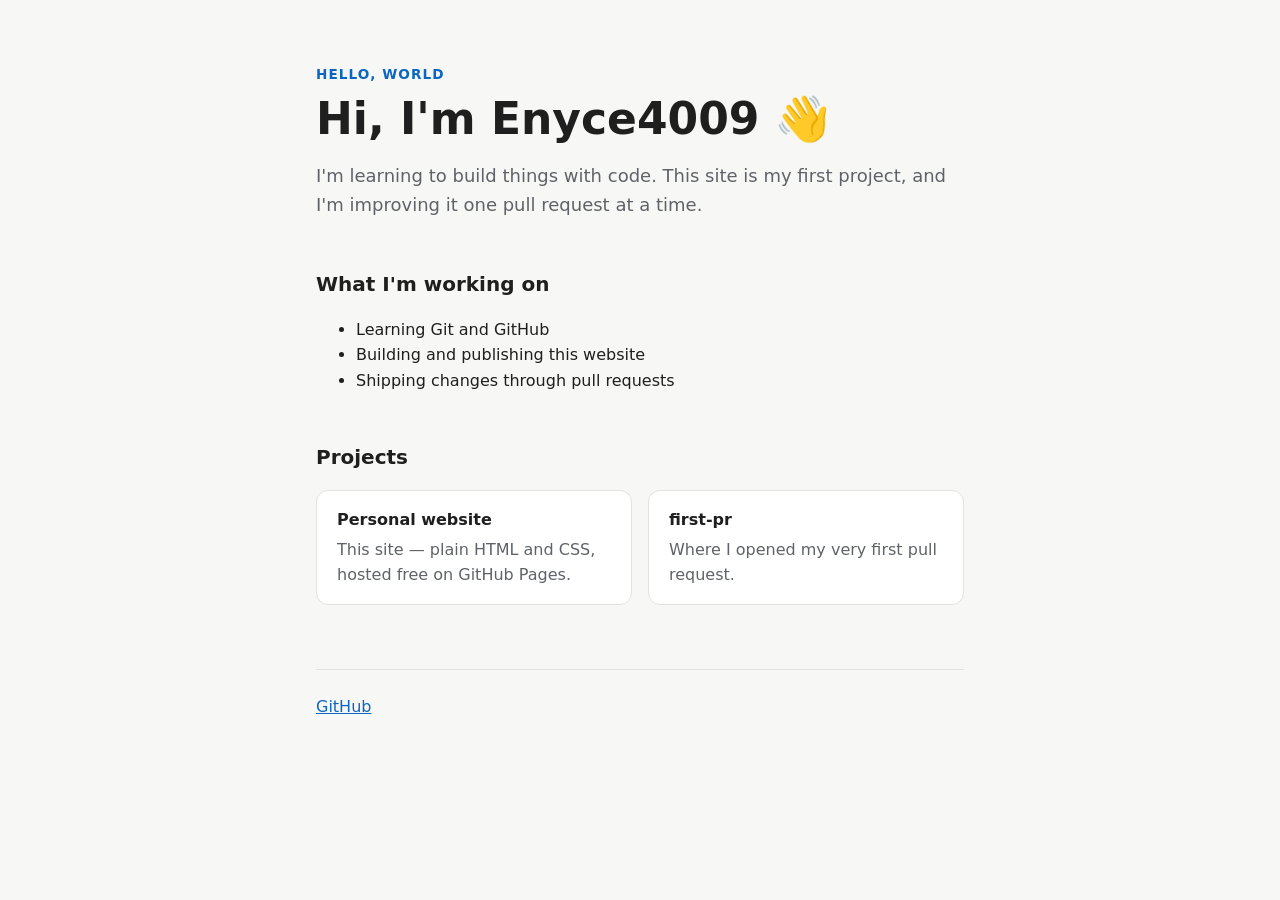
==== index.html @ d1c876ef "Add homepage, styles, and README Co-Authored-By: Claude Opus 5.5 <noreply@anthropic.com>" ====
<!doctype html>
<html lang="en">
<head>
  <meta charset="utf-8">
  <meta name="viewport" content="width=device-width, initial-scale=1">
  <title>Enyce4009</title>
  <meta name="description" content="Personal site of Enyce4009 — learning to build things with code.">
  <link rel="icon" href="data:image/svg+xml,<svg xmlns='http://www.w3.org/2000/svg' viewBox='0 0 100 100'><text y='.9em' font-size='90'>👋</text></svg>">
  <link rel="stylesheet" href="style.css">
</head>
<body>
  <main>
    <header>
      <p class="eyebrow">Hello, world</p>
      <h1>Hi, I'm Enyce4009 👋</h1>
      <p class="lead">I'm learning to build things with code. This site is my first project, and I'm improving it one pull request at a time.</p>
    </header>

    <section>
      <h2>What I'm working on</h2>
      <ul>
        <li>Learning Git and GitHub</li>
        <li>Building and publishing this website</li>
        <li>Shipping changes through pull requests</li>
      </ul>
    </section>

    <section>
      <h2>Projects</h2>
      <ul class="cards">
        <li class="card">
          <h3>Personal website</h3>
          <p>This site — plain HTML and CSS, hosted free on GitHub Pages.</p>
        </li>
        <li class="card">
          <h3>first-pr</h3>
          <p>Where I opened my very first pull request.</p>
        </li>
      </ul>
    </section>

    <footer>
      <a href="https://github.com/Enyce4009">GitHub</a>
    </footer>
  </main>
</body>
</html>
---- style.css ----
:root {
  --bg: #f7f7f5;
  --surface: #ffffff;
  --text: #1f1f1f;
  --muted: #5f6368;
  --border: #e3e3df;
  --accent: #0b66c3;
}

@media (prefers-color-scheme: dark) {
  :root {
    --bg: #121212;
    --surface: #1c1c1c;
    --text: #ececec;
    --muted: #a0a0a0;
    --border: #2e2e2e;
    --accent: #6cb4ff;
  }
}

* { box-sizing: border-box; }

body {
  margin: 0;
  background: var(--bg);
  color: var(--text);
  font-family: system-ui, -apple-system, "Segoe UI", sans-serif;
  line-height: 1.6;
}

main {
  max-width: 680px;
  margin: 0 auto;
  padding: 64px 16px;
}

.eyebrow {
  margin: 0;
  color: var(--accent);
  font-size: 0.85rem;
  font-weight: 600;
  letter-spacing: 0.08em;
  text-transform: uppercase;
}

h1 {
  margin: 8px 0 16px;
  font-size: clamp(2rem, 6vw, 2.75rem);
  line-height: 1.15;
}

h2 {
  margin-top: 48px;
  font-size: 1.25rem;
}

h3 {
  margin: 0 0 4px;
  font-size: 1rem;
}

.lead {
  color: var(--muted);
  font-size: 1.125rem;
}

.cards {
  display: grid;
  grid-template-columns: repeat(auto-fit, minmax(240px, 1fr));
  gap: 16px;
  padding: 0;
  list-style: none;
}

.card {
  padding: 16px 20px;
  background: var(--surface);
  border: 1px solid var(--border);
  border-radius: 12px;
}

.card p {
  margin: 0;
  color: var(--muted);
}

a { color: var(--accent); }

footer {
  margin-top: 64px;
  padding-top: 24px;
  border-top: 1px solid var(--border);
}
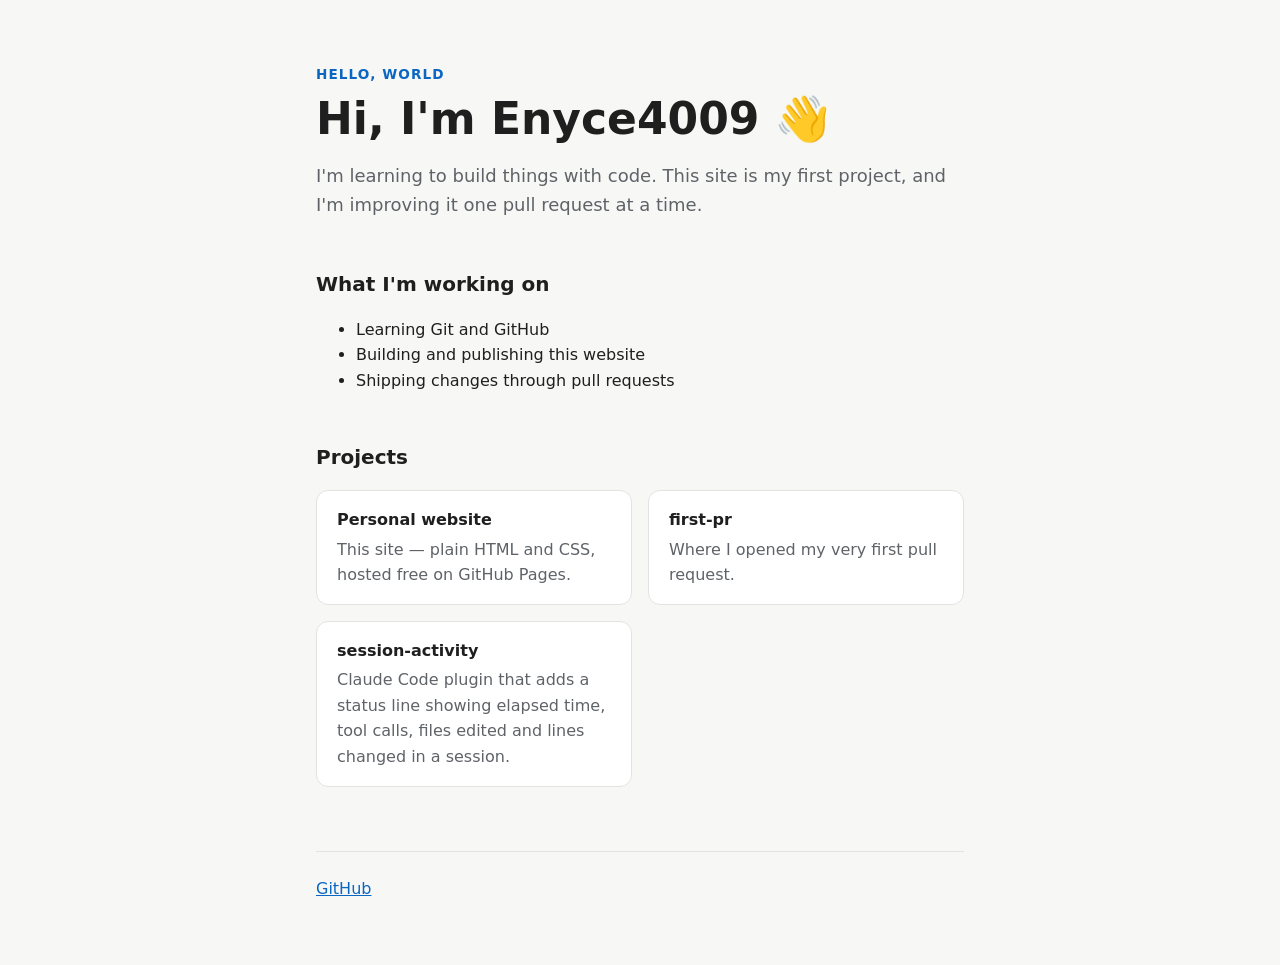
==== commit 8970a91d: "Add session-activity project card Co-Authored-By: Claude Opus 5.5 <noreply@anthropic.com>" ====
--- a/index.html
+++ b/index.html
@@ -36,6 +36,10 @@
           <h3>first-pr</h3>
           <p>Where I opened my very first pull request.</p>
         </li>
+        <li class="card">
+          <h3>session-activity</h3>
+          <p>Claude Code plugin that adds a status line showing elapsed time, tool calls, files edited and lines changed in a session.</p>
+        </li>
       </ul>
     </section>
 
--- a/style.css
+++ b/style.css
@@ -1,93 +1,4 @@
-:root {
-  --bg: #f7f7f5;
-  --surface: #ffffff;
-  --text: #1f1f1f;
-  --muted: #5f6368;
-  --border: #e3e3df;
-  --accent: #0b66c3;
-}
-
-@media (prefers-color-scheme: dark) {
-  :root {
-    --bg: #121212;
-    --surface: #1c1c1c;
-    --text: #ececec;
-    --muted: #a0a0a0;
-    --border: #2e2e2e;
-    --accent: #6cb4ff;
-  }
-}
-
-* { box-sizing: border-box; }
-
-body {
-  margin: 0;
-  background: var(--bg);
-  color: var(--text);
-  font-family: system-ui, -apple-system, "Segoe UI", sans-serif;
-  line-height: 1.6;
-}
-
-main {
-  max-width: 680px;
-  margin: 0 auto;
-  padding: 64px 16px;
-}
-
-.eyebrow {
-  margin: 0;
-  color: var(--accent);
-  font-size: 0.85rem;
-  font-weight: 600;
-  letter-spacing: 0.08em;
-  text-transform: uppercase;
-}
-
-h1 {
-  margin: 8px 0 16px;
-  font-size: clamp(2rem, 6vw, 2.75rem);
-  line-height: 1.15;
-}
-
-h2 {
-  margin-top: 48px;
-  font-size: 1.25rem;
-}
-
-h3 {
-  margin: 0 0 4px;
-  font-size: 1rem;
-}
-
-.lead {
-  color: var(--muted);
-  font-size: 1.125rem;
-}
-
-.cards {
-  display: grid;
-  grid-template-columns: repeat(auto-fit, minmax(240px, 1fr));
-  gap: 16px;
-  padding: 0;
-  list-style: none;
-}
-
-.card {
-  padding: 16px 20px;
-  background: var(--surface);
-  border: 1px solid var(--border);
-  border-radius: 12px;
-}
-
-.card p {
-  margin: 0;
-  color: var(--muted);
-}
-
-a { color: var(--accent); }
-
-footer {
-  margin-top: 64px;
-  padding-top: 24px;
-  border-top: 1px solid var(--border);
-}
+/* Entry point: loaded by index.html and 404.html. Order matters — tokens first. */
+@import url("css/tokens.css");
+@import url("css/base.css");
+@import url("css/components.css");
